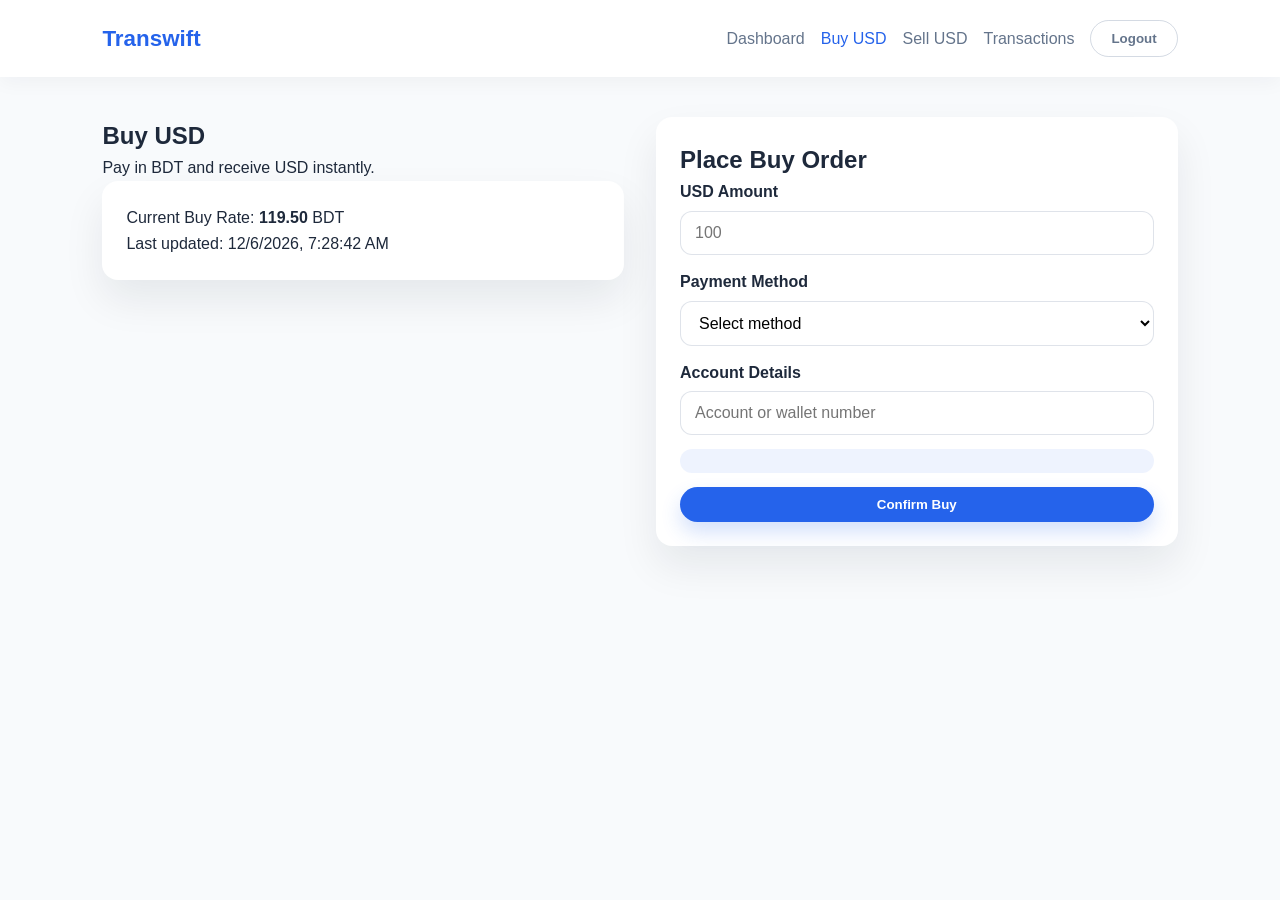
==== buy.html @ 46fa0d20 "Add Transwift USD/BDT exchange website" ====
<!DOCTYPE html>
<html lang="en">
<head>
  <meta charset="UTF-8" />
  <meta name="viewport" content="width=device-width, initial-scale=1.0" />
  <title>Buy USD | Transwift</title>
  <meta name="description" content="Buy USD with BDT using Transwift's secure exchange." />
  <link rel="icon" type="image/svg+xml" href="assets/images/favicon.svg" />
  <link rel="stylesheet" href="css/style.css" />
  <link rel="stylesheet" href="css/dashboard.css" />
  <script defer src="js/main.js"></script>
  <script defer src="js/rates.js"></script>
  <script defer src="js/orders.js"></script>
</head>
<body>
  <header class="site-header">
    <nav class="navbar">
      <a class="logo" href="index.html">Transwift</a>
      <button class="nav-toggle" aria-label="Toggle navigation">☰</button>
      <div class="nav-links">
        <a href="dashboard.html">Dashboard</a>
        <a href="buy.html" class="active">Buy USD</a>
        <a href="sell.html">Sell USD</a>
        <a href="transactions.html">Transactions</a>
        <button class="btn ghost" id="logoutBtn">Logout</button>
      </div>
    </nav>
  </header>

  <main class="order-page">
    <section class="order-summary">
      <h1>Buy USD</h1>
      <p>Pay in BDT and receive USD instantly.</p>
      <div class="card">
        <p>Current Buy Rate: <strong id="buyRate">119.50</strong> BDT</p>
        <p>Last updated: <span id="rateUpdated">--</span></p>
      </div>
    </section>

    <section class="order-form card">
      <h2>Place Buy Order</h2>
      <form id="buyForm" data-type="Buy">
        <label>USD Amount
          <input type="number" id="usdAmount" placeholder="100" required />
        </label>
        <label>Payment Method
          <select id="paymentMethod" required>
            <option value="">Select method</option>
            <option value="Bank Transfer">Bank Transfer</option>
            <option value="bKash">bKash</option>
            <option value="Nagad">Nagad</option>
          </select>
        </label>
        <label>Account Details
          <input type="text" id="accountDetails" placeholder="Account or wallet number" required />
        </label>
        <div class="order-result" id="orderSummary"></div>
        <button class="btn primary" type="submit">Confirm Buy</button>
      </form>
    </section>
  </main>

  <div class="modal" id="orderModal" aria-hidden="true">
    <div class="modal-content">
      <h3>Order Confirmed</h3>
      <p id="modalMessage"></p>
      <button class="btn primary" id="closeModal">Done</button>
    </div>
  </div>
</body>
</html>
---- css/style.css ----
:root {
  --primary: #2563eb;
  --secondary: #1e40af;
  --accent: #10b981;
  --warning: #f59e0b;
  --error: #ef4444;
  --bg: #f8fafc;
  --text: #1e293b;
  --muted: #64748b;
  --white: #ffffff;
  --radius: 16px;
  --shadow: 0 20px 40px rgba(15, 23, 42, 0.08);
}

* {
  box-sizing: border-box;
  margin: 0;
  padding: 0;
  font-family: "Inter", "Segoe UI", sans-serif;
}

body {
  background: var(--bg);
  color: var(--text);
  line-height: 1.6;
}

a {
  text-decoration: none;
  color: inherit;
}

img {
  max-width: 100%;
  display: block;
}

.site-header {
  background: var(--white);
  position: sticky;
  top: 0;
  z-index: 10;
  box-shadow: 0 6px 18px rgba(15, 23, 42, 0.04);
}

.site-header.compact {
  position: static;
  box-shadow: none;
}

.navbar {
  display: flex;
  align-items: center;
  justify-content: space-between;
  padding: 20px 8%;
  gap: 16px;
}

.logo {
  font-size: 1.4rem;
  font-weight: 700;
  color: var(--primary);
}

.nav-links {
  display: flex;
  gap: 16px;
  align-items: center;
}

.nav-links a {
  font-weight: 500;
  color: var(--muted);
}

.nav-links a.active {
  color: var(--primary);
}

.nav-toggle {
  display: none;
  background: none;
  border: none;
  font-size: 1.5rem;
  cursor: pointer;
}

.btn {
  padding: 10px 20px;
  border-radius: 999px;
  border: none;
  font-weight: 600;
  cursor: pointer;
  transition: transform 0.2s ease, box-shadow 0.2s ease;
}

.btn.primary {
  background: var(--primary);
  color: var(--white);
  box-shadow: 0 10px 20px rgba(37, 99, 235, 0.2);
}

.btn.secondary {
  background: rgba(37, 99, 235, 0.1);
  color: var(--primary);
}

.btn.ghost {
  background: transparent;
  border: 1px solid rgba(148, 163, 184, 0.4);
  color: var(--muted);
}

.btn:hover {
  transform: translateY(-1px);
  box-shadow: 0 12px 24px rgba(15, 23, 42, 0.08);
}

.hero {
  display: grid;
  grid-template-columns: repeat(auto-fit, minmax(280px, 1fr));
  gap: 32px;
  align-items: center;
  padding: 80px 8% 40px;
}

.hero-content h1 {
  font-size: clamp(2.3rem, 3vw, 3.4rem);
  margin: 12px 0 16px;
}

.lead {
  color: var(--muted);
  max-width: 560px;
}

.hero-actions {
  display: flex;
  gap: 16px;
  margin-top: 24px;
  flex-wrap: wrap;
}

.pill {
  display: inline-flex;
  padding: 6px 12px;
  border-radius: 999px;
  background: rgba(16, 185, 129, 0.12);
  color: var(--accent);
  font-weight: 600;
}

.hero-card {
  background: var(--white);
  padding: 28px;
  border-radius: var(--radius);
  box-shadow: var(--shadow);
}

.rate-grid {
  display: grid;
  grid-template-columns: repeat(2, 1fr);
  gap: 16px;
  margin: 16px 0;
}

.rate-grid strong {
  font-size: 1.6rem;
}

.rate-updated {
  color: var(--muted);
  font-size: 0.9rem;
}

.trend {
  display: flex;
  gap: 12px;
  margin-top: 12px;
}

.trend-indicator {
  padding: 4px 10px;
  border-radius: 999px;
  font-size: 0.8rem;
  font-weight: 600;
}

.trend-indicator.up {
  background: rgba(16, 185, 129, 0.15);
  color: var(--accent);
}

.trend-indicator.down {
  background: rgba(239, 68, 68, 0.12);
  color: var(--error);
}

.section {
  padding: 40px 8% 20px;
}

.section-header {
  display: flex;
  flex-direction: column;
  gap: 8px;
  margin-bottom: 24px;
}

.section-header p {
  color: var(--muted);
}

.card {
  background: var(--white);
  border-radius: var(--radius);
  padding: 24px;
  box-shadow: var(--shadow);
}

.calculator {
  display: grid;
  gap: 16px;
  grid-template-columns: repeat(auto-fit, minmax(200px, 1fr));
  align-items: end;
}

label {
  display: flex;
  flex-direction: column;
  gap: 6px;
  font-weight: 600;
  color: var(--text);
}

input,
select,
textarea {
  padding: 12px 14px;
  border-radius: 12px;
  border: 1px solid rgba(148, 163, 184, 0.3);
  background: #fff;
  font-size: 1rem;
}

.features .feature-grid {
  display: grid;
  gap: 20px;
  grid-template-columns: repeat(auto-fit, minmax(220px, 1fr));
}

.site-footer {
  display: grid;
  grid-template-columns: repeat(auto-fit, minmax(200px, 1fr));
  gap: 24px;
  padding: 40px 8%;
  background: #0f172a;
  color: #e2e8f0;
  margin-top: 60px;
}

.site-footer a {
  color: #cbd5f5;
  display: block;
  margin-top: 8px;
}

.muted {
  color: var(--muted);
}

.helper {
  color: var(--muted);
  margin-top: 12px;
}

.badge {
  display: inline-flex;
  padding: 4px 10px;
  border-radius: 999px;
  font-size: 0.8rem;
  font-weight: 600;
}

.badge.pending {
  background: rgba(245, 158, 11, 0.15);
  color: var(--warning);
}

.badge.completed {
  background: rgba(16, 185, 129, 0.15);
  color: var(--accent);
}

.badge.cancelled {
  background: rgba(239, 68, 68, 0.15);
  color: var(--error);
}

.modal {
  position: fixed;
  inset: 0;
  background: rgba(15, 23, 42, 0.4);
  display: none;
  align-items: center;
  justify-content: center;
  padding: 24px;
}

.modal.active {
  display: flex;
}

.modal-content {
  background: var(--white);
  padding: 24px;
  border-radius: var(--radius);
  max-width: 380px;
  text-align: center;
  box-shadow: var(--shadow);
}

.toast {
  position: fixed;
  top: 20px;
  right: 20px;
  background: var(--primary);
  color: var(--white);
  padding: 12px 18px;
  border-radius: 12px;
  box-shadow: var(--shadow);
  z-index: 20;
  opacity: 0;
  transform: translateY(-10px);
  transition: all 0.3s ease;
}

.toast.show {
  opacity: 1;
  transform: translateY(0);
}

@media (max-width: 900px) {
  .nav-links {
    position: absolute;
    top: 72px;
    right: 8%;
    background: var(--white);
    flex-direction: column;
    padding: 16px;
    border-radius: 16px;
    box-shadow: var(--shadow);
    display: none;
  }

  .nav-links.open {
    display: flex;
  }

  .nav-toggle {
    display: inline-flex;
  }
}

@media (max-width: 700px) {
  .hero {
    padding: 60px 8% 20px;
  }

  .navbar {
    padding: 18px 6%;
  }
}
---- css/dashboard.css ----
.dashboard,
.order-page,
.transactions-page,
.contact-page {
  padding: 40px 8% 60px;
  display: grid;
  gap: 32px;
}

.dashboard-hero {
  display: flex;
  justify-content: space-between;
  gap: 24px;
  flex-wrap: wrap;
}

.dashboard-card {
  background: var(--white);
  padding: 20px;
  border-radius: var(--radius);
  box-shadow: var(--shadow);
  min-width: 240px;
}

.stats-grid {
  display: grid;
  gap: 20px;
  grid-template-columns: repeat(auto-fit, minmax(200px, 1fr));
}

.recent-orders table,
.transactions-page table,
.admin-dashboard table {
  width: 100%;
  border-collapse: collapse;
}

th,
td {
  text-align: left;
  padding: 12px;
  border-bottom: 1px solid rgba(148, 163, 184, 0.2);
}

tr:nth-child(even) {
  background: #f1f5f9;
}

.order-page {
  grid-template-columns: repeat(auto-fit, minmax(280px, 1fr));
}

.order-form form {
  display: grid;
  gap: 14px;
}

.order-result {
  background: rgba(37, 99, 235, 0.08);
  padding: 12px;
  border-radius: 12px;
  font-weight: 600;
}

.filters {
  display: flex;
  gap: 12px;
  flex-wrap: wrap;
}

.contact-card form {
  display: grid;
  gap: 14px;
}
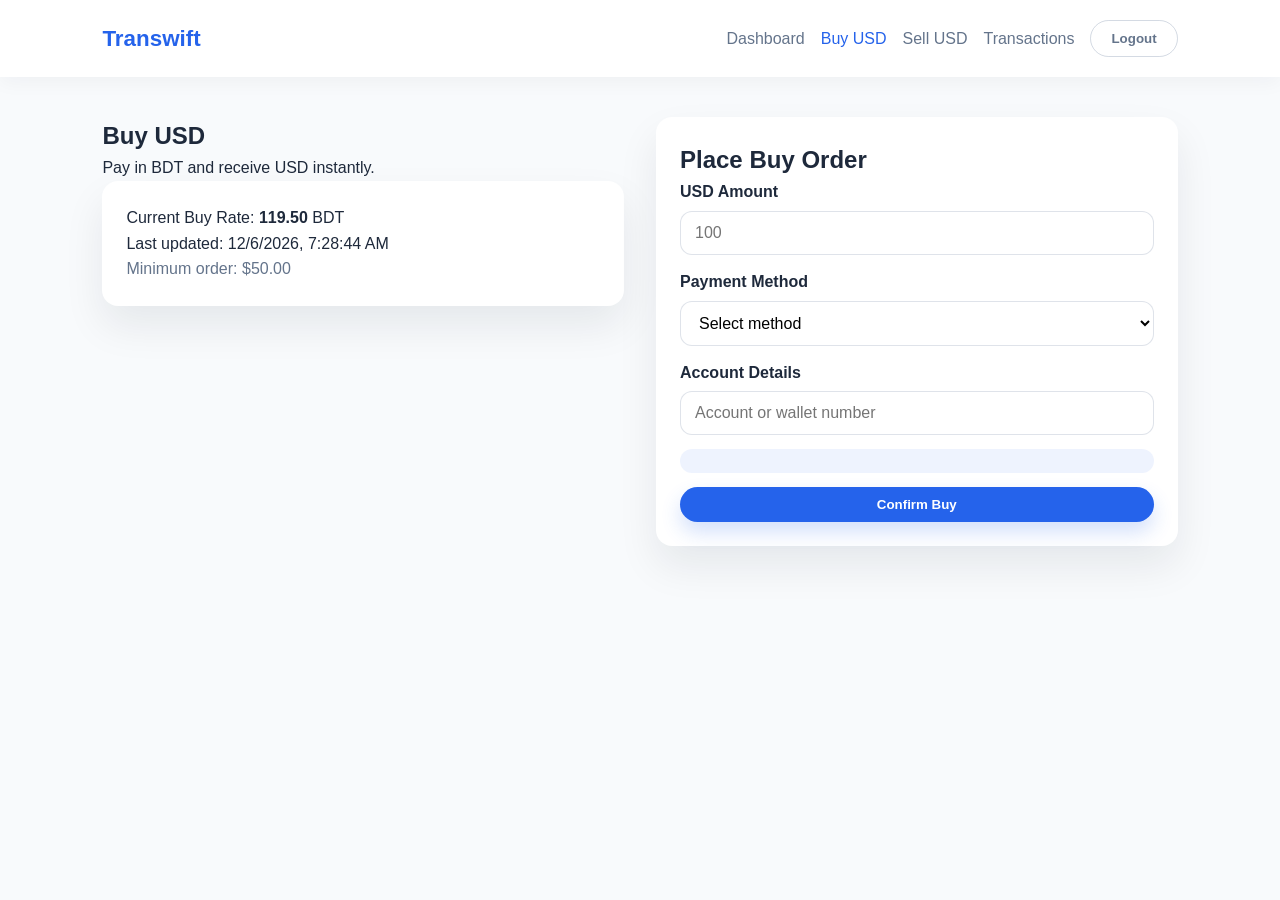
==== commit 01a5342e: "Add admin-controlled gateways and minimum order" ====
--- a/buy.html
+++ b/buy.html
@@ -34,6 +34,7 @@
       <div class="card">
         <p>Current Buy Rate: <strong id="buyRate">119.50</strong> BDT</p>
         <p>Last updated: <span id="rateUpdated">--</span></p>
+        <p class="muted">Minimum order: $<span id="minOrder">--</span></p>
       </div>
     </section>
 
@@ -44,12 +45,7 @@
           <input type="number" id="usdAmount" placeholder="100" required />
         </label>
         <label>Payment Method
-          <select id="paymentMethod" required>
-            <option value="">Select method</option>
-            <option value="Bank Transfer">Bank Transfer</option>
-            <option value="bKash">bKash</option>
-            <option value="Nagad">Nagad</option>
-          </select>
+          <select id="paymentMethod" required></select>
         </label>
         <label>Account Details
           <input type="text" id="accountDetails" placeholder="Account or wallet number" required />
